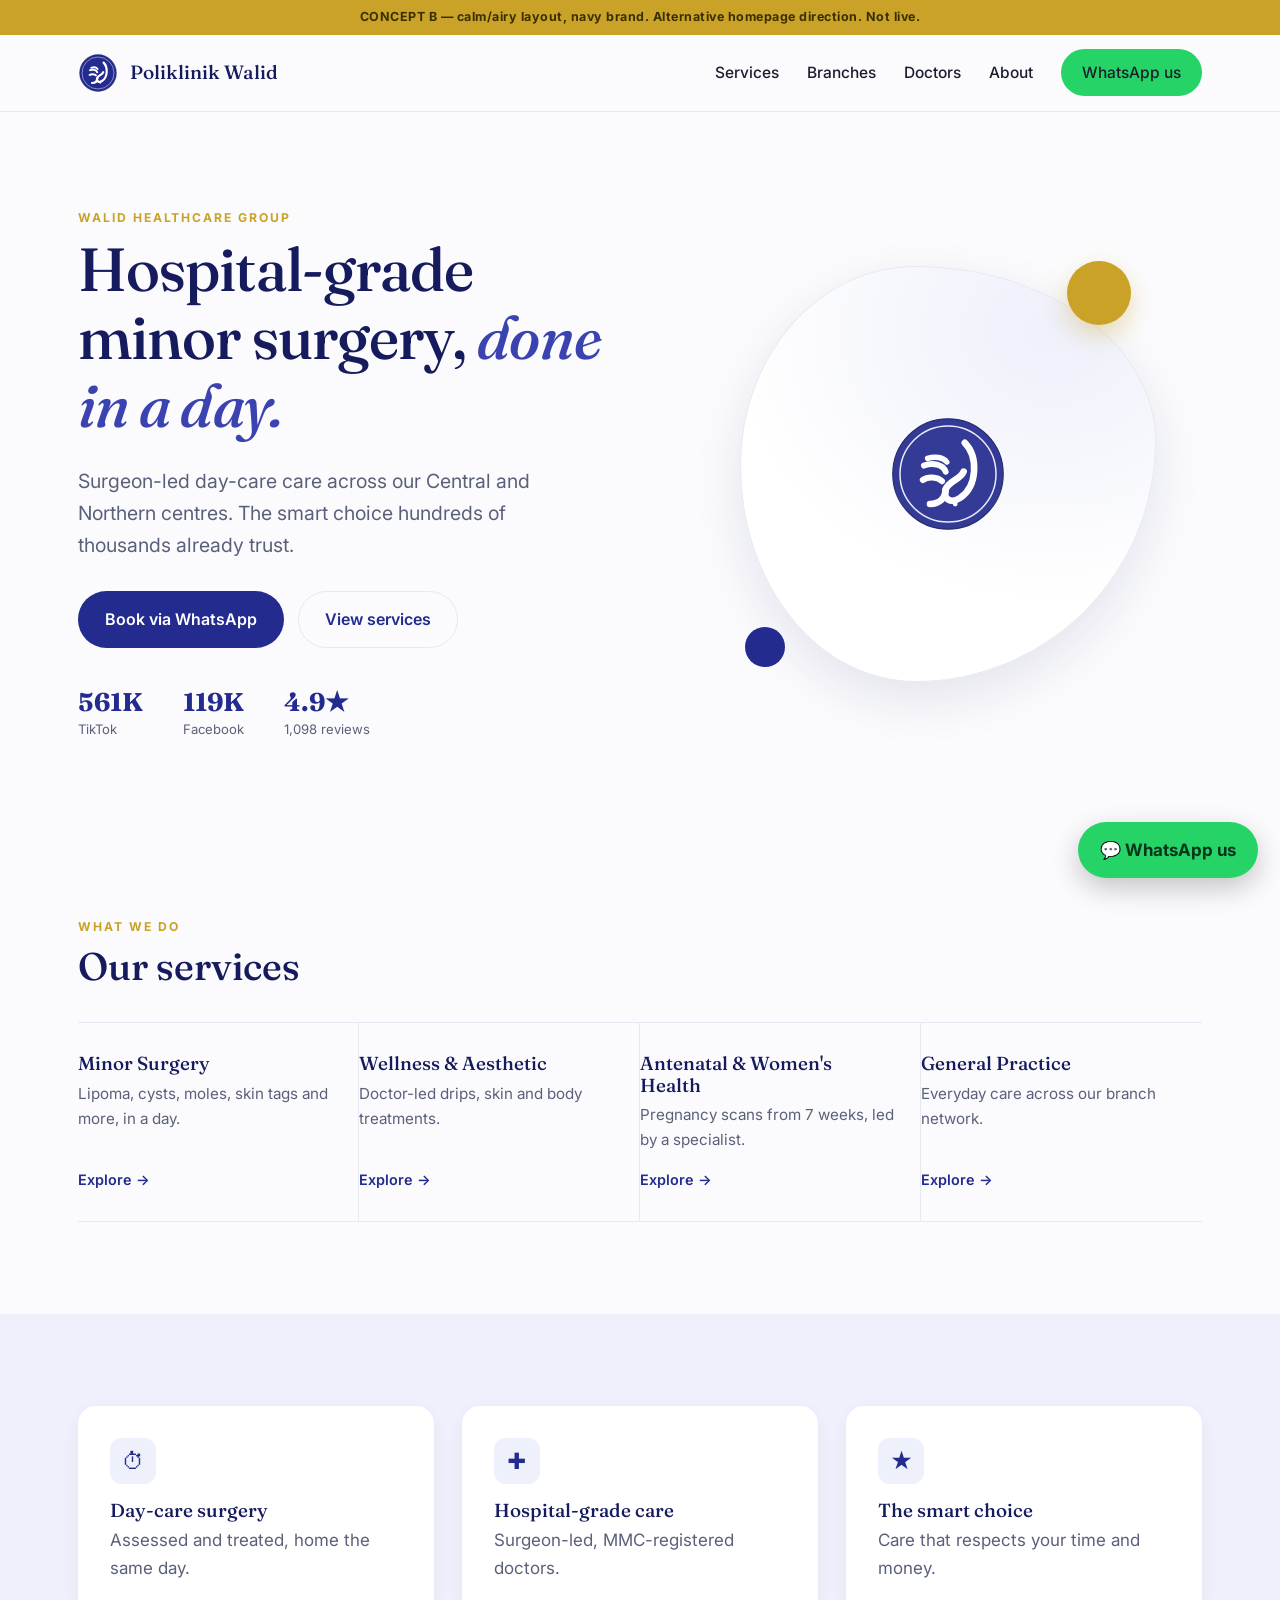
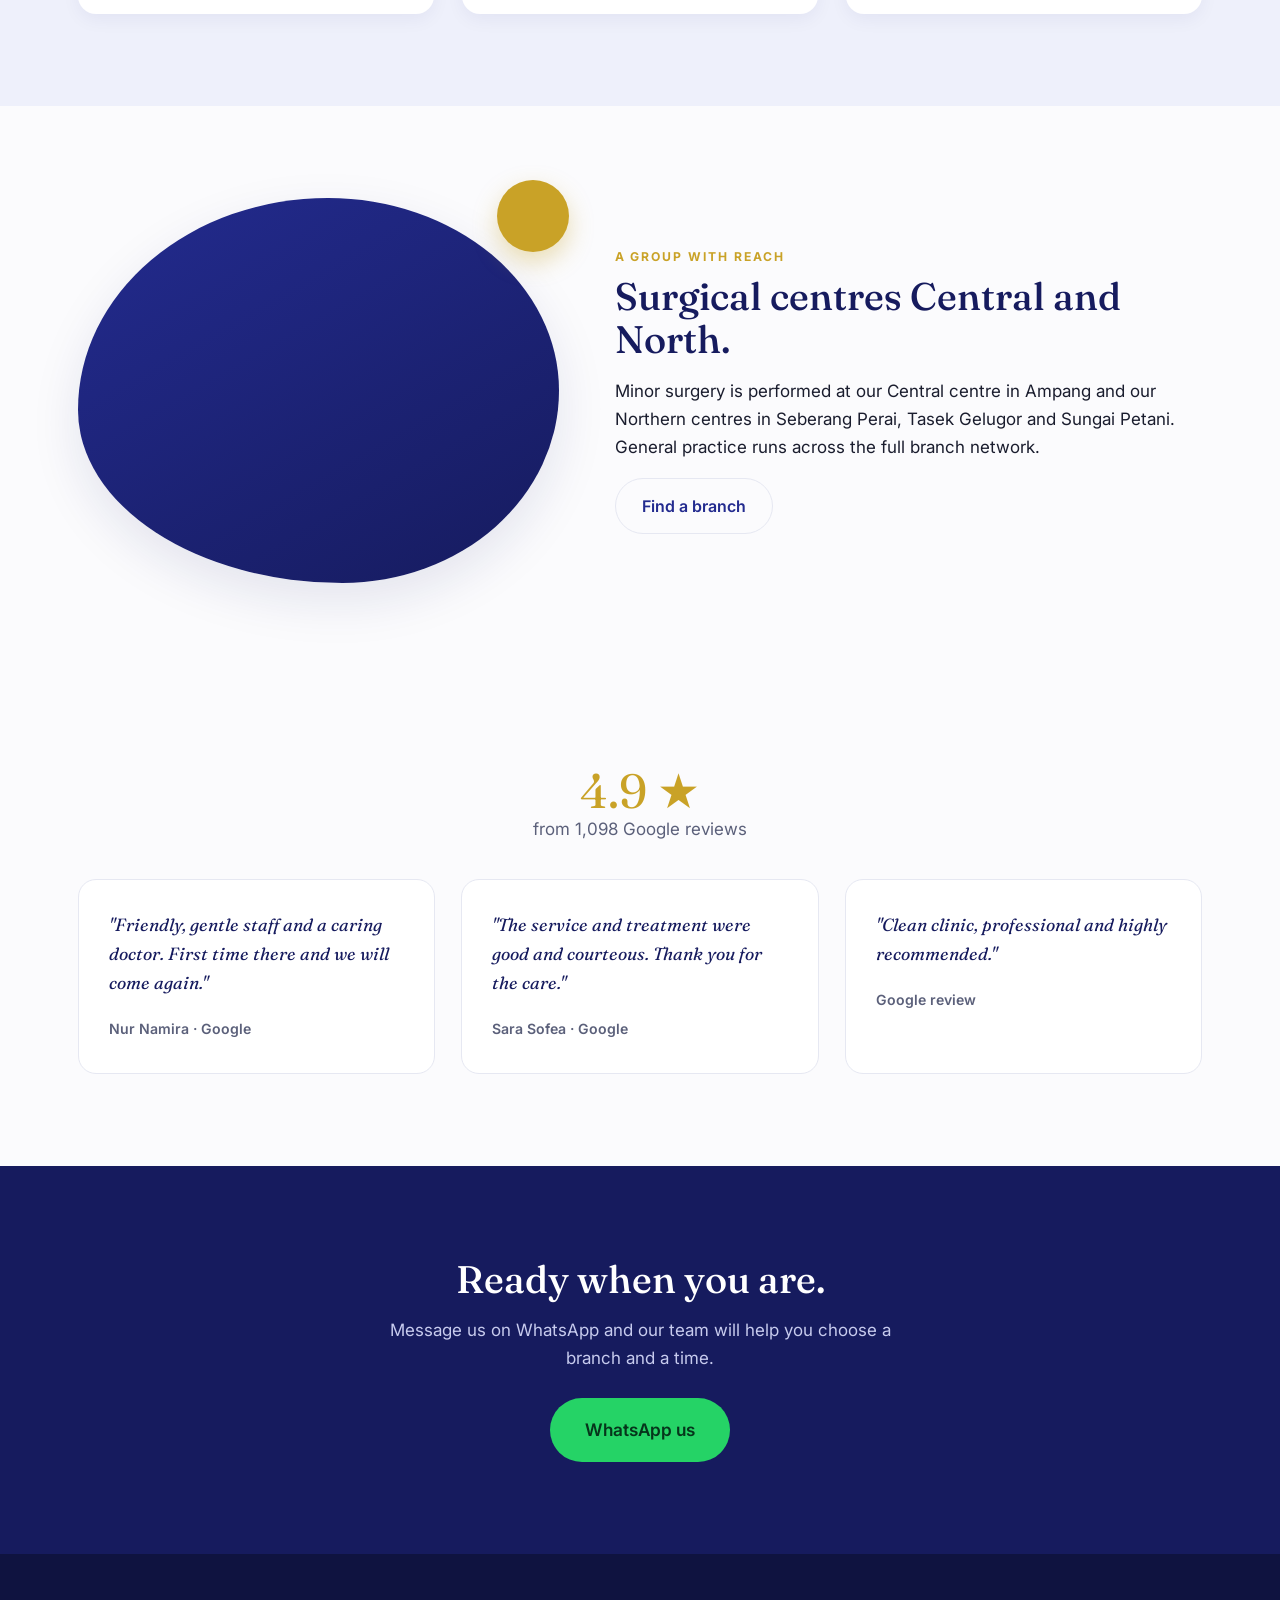
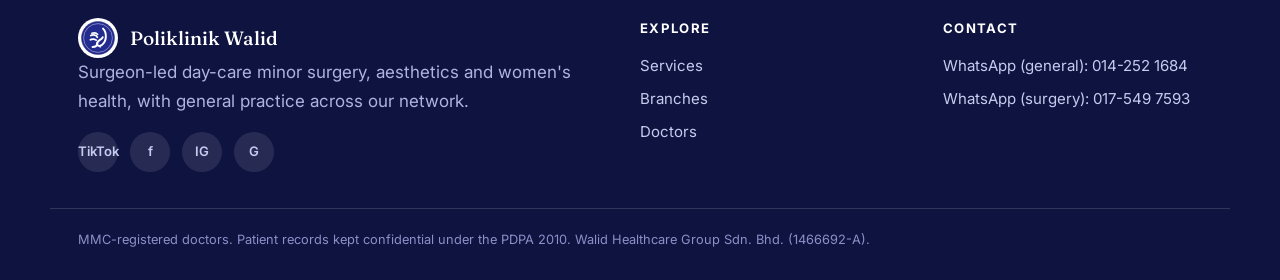
==== prototype-v2/index.html @ 7f4cec81 "Add homepage Concept B (calm/airy) prototype Alternative homepage direction inspired by the Lovable " ====
<!DOCTYPE html>
<html lang="en">
<head>
  <meta charset="UTF-8" />
  <meta name="viewport" content="width=device-width, initial-scale=1.0" />
  <meta name="robots" content="noindex, nofollow" />
  <title>Poliklinik Walid — concept B (calm/airy)</title>
  <link rel="preconnect" href="https://fonts.googleapis.com" />
  <link rel="preconnect" href="https://fonts.gstatic.com" crossorigin />
  <link href="https://fonts.googleapis.com/css2?family=Fraunces:opsz,wght@9..144,400;9..144,500;9..144,600&family=Inter:wght@400;500;600;700&display=swap" rel="stylesheet" />
  <link rel="stylesheet" href="styles.css" />
</head>
<body>
  <div class="mock-banner">CONCEPT B — calm/airy layout, navy brand. Alternative homepage direction. Not live.</div>

  <!-- HEADER -->
  <header class="site-header">
    <div class="container header-inner">
      <a class="brand" href="#">
        <img src="assets/logo.svg" alt="Poliklinik Walid" width="40" height="40" />
        <span class="brand-name">Poliklinik Walid</span>
      </a>
      <nav class="nav">
        <a href="#services">Services</a>
        <a href="#network">Branches</a>
        <a href="#doctors">Doctors</a>
        <a href="#about">About</a>
        <a class="btn btn-wa" href="#contact">WhatsApp us</a>
      </nav>
    </div>
  </header>

  <!-- HERO -->
  <section class="hero">
    <div class="container hero-grid">
      <div class="hero-text">
        <p class="eyebrow">Walid Healthcare Group</p>
        <h1>Hospital-grade minor surgery, <em>done in a day.</em></h1>
        <p class="lead">Surgeon-led day-care care across our Central and Northern centres. The smart choice hundreds of thousands already trust.</p>
        <div class="hero-cta">
          <a class="btn btn-primary" href="#contact">Book via WhatsApp</a>
          <a class="btn btn-ghost" href="#services">View services</a>
        </div>
        <div class="proof-row">
          <div><b>561K</b><span>TikTok</span></div>
          <div><b>119K</b><span>Facebook</span></div>
          <div><b>4.9&#9733;</b><span>1,098 reviews</span></div>
        </div>
      </div>
      <div class="hero-art" aria-hidden="true">
        <div class="hero-panel">
          <img src="assets/logo.svg" alt="" width="120" height="120" />
        </div>
        <span class="float-dot dot-gold"></span>
        <span class="float-dot dot-navy"></span>
      </div>
    </div>
  </section>

  <!-- SERVICES ROW (thin underline style) -->
  <section class="services" id="services">
    <div class="container">
      <div class="section-label"><span class="eyebrow">What we do</span><h2>Our services</h2></div>
      <div class="svc-row">
        <a class="svc" href="#">
          <h3>Minor Surgery</h3>
          <p>Lipoma, cysts, moles, skin tags and more, in a day.</p>
          <span class="svc-arrow">Explore &rarr;</span>
        </a>
        <a class="svc" href="#">
          <h3>Wellness &amp; Aesthetic</h3>
          <p>Doctor-led drips, skin and body treatments.</p>
          <span class="svc-arrow">Explore &rarr;</span>
        </a>
        <a class="svc" href="#">
          <h3>Antenatal &amp; Women's Health</h3>
          <p>Pregnancy scans from 7 weeks, led by a specialist.</p>
          <span class="svc-arrow">Explore &rarr;</span>
        </a>
        <a class="svc" href="#">
          <h3>General Practice</h3>
          <p>Everyday care across our branch network.</p>
          <span class="svc-arrow">Explore &rarr;</span>
        </a>
      </div>
    </div>
  </section>

  <!-- VALUE BAND -->
  <section class="value">
    <div class="container value-grid">
      <div class="value-card"><div class="vi">&#9201;</div><h3>Day-care surgery</h3><p>Assessed and treated, home the same day.</p></div>
      <div class="value-card"><div class="vi">&#10010;</div><h3>Hospital-grade care</h3><p>Surgeon-led, MMC-registered doctors.</p></div>
      <div class="value-card"><div class="vi">&#9733;</div><h3>The smart choice</h3><p>Care that respects your time and money.</p></div>
    </div>
  </section>

  <!-- SPECIALIST HUB -->
  <section class="hub" id="network">
    <div class="container hub-grid">
      <div class="hub-art" aria-hidden="true"><div class="hub-panel"></div><span class="float-dot dot-gold"></span></div>
      <div>
        <p class="eyebrow">A group with reach</p>
        <h2>Surgical centres Central and North.</h2>
        <p>Minor surgery is performed at our Central centre in Ampang and our Northern centres in Seberang Perai, Tasek Gelugor and Sungai Petani. General practice runs across the full branch network.</p>
        <a class="btn btn-ghost" href="#">Find a branch</a>
      </div>
    </div>
  </section>

  <!-- REVIEWS -->
  <section class="reviews">
    <div class="container">
      <div class="section-label center"><span class="rev-stat">4.9 &#9733;</span><p class="muted">from 1,098 Google reviews</p></div>
      <div class="rev-grid">
        <blockquote class="rev-card"><p>"Friendly, gentle staff and a caring doctor. First time there and we will come again."</p><cite>Nur Namira &middot; Google</cite></blockquote>
        <blockquote class="rev-card"><p>"The service and treatment were good and courteous. Thank you for the care."</p><cite>Sara Sofea &middot; Google</cite></blockquote>
        <blockquote class="rev-card"><p>"Clean clinic, professional and highly recommended."</p><cite>Google review</cite></blockquote>
      </div>
    </div>
  </section>

  <!-- CONTACT CTA -->
  <section class="cta" id="contact">
    <div class="container cta-inner">
      <h2>Ready when you are.</h2>
      <p>Message us on WhatsApp and our team will help you choose a branch and a time.</p>
      <a class="btn btn-wa lg" href="#">WhatsApp us</a>
    </div>
  </section>

  <!-- FOOTER -->
  <footer class="site-footer" id="about">
    <div class="container footer-grid">
      <div>
        <div class="brand"><img src="assets/logo.svg" alt="Poliklinik Walid" width="40" height="40" class="footer-logo" /><span class="brand-name light">Poliklinik Walid</span></div>
        <p class="muted-light">Surgeon-led day-care minor surgery, aesthetics and women's health, with general practice across our network.</p>
        <div class="socials"><a href="#">TikTok</a><a href="#">f</a><a href="#">IG</a><a href="#">G</a></div>
      </div>
      <div><h4>Explore</h4><ul><li><a href="#services">Services</a></li><li><a href="#network">Branches</a></li><li><a href="#doctors">Doctors</a></li></ul></div>
      <div><h4>Contact</h4><ul><li>WhatsApp (general): 014-252 1684</li><li>WhatsApp (surgery): 017-549 7593</li></ul></div>
    </div>
    <div class="container legal">MMC-registered doctors. Patient records kept confidential under the PDPA 2010. Walid Healthcare Group Sdn. Bhd. (1466692-A).</div>
  </footer>

  <a class="fab" href="#contact">&#128172; WhatsApp us</a>
</body>
</html>
---- prototype-v2/styles.css ----
/* Poliklinik Walid — Concept B (calm / airy).
   Borrows the Lovable mock's composition (soft hero panel, floating accent, thin-underline
   service row, generous whitespace) but in the LOCKED navy brand + corporate voice.
   No care-path / emergency bar / 3-step / teal. */

:root {
  --brand-700: #232B8F;
  --brand-900: #161B5E;
  --brand-500: #3A43B0;
  --brand-050: #EEF0FB;
  --gold-500: #C9A227;
  --gold-100: #F6EFD6;
  --accent-600: #1E8E66;
  --accent-700: #176F50;
  --wa: #25D366;
  --wa-dark: #1EBE5A;
  --bg: #FBFBFD;
  --surface: #FFFFFF;
  --ink: #1A1D2E;
  --muted: #5B607A;
  --rule: #E6E8F2;
  --serif: "Fraunces", Georgia, serif;
  --sans: "Inter", system-ui, Arial, sans-serif;
  --maxw: 1180px;
  --radius: 18px;
  --shadow: 0 18px 50px rgba(22,27,94,.10);
}

* { box-sizing: border-box; }
html { scroll-behavior: smooth; }
body { margin: 0; font-family: var(--sans); color: var(--ink); background: var(--bg); line-height: 1.65; font-size: 17px; }
.container { max-width: var(--maxw); margin: 0 auto; padding: 0 28px; }
h1, h2, h3 { font-family: var(--serif); font-weight: 500; line-height: 1.12; color: var(--brand-900); margin: 0 0 .4em; }
h1 { font-size: clamp(2.2rem, 5.2vw, 3.8rem); letter-spacing: -.015em; }
h1 em { font-style: italic; color: var(--brand-500); }
h2 { font-size: clamp(1.6rem, 3.4vw, 2.4rem); }
h3 { font-size: 1.18rem; }
p { margin: 0 0 1em; }
a { color: var(--brand-500); text-decoration: none; }
.eyebrow { font-family: var(--sans); font-size: .76rem; font-weight: 700; letter-spacing: .16em; text-transform: uppercase; color: var(--gold-500); margin: 0 0 .7em; display: block; }
.muted { color: var(--muted); }
section { padding: 92px 0; }

/* Buttons */
.btn { display: inline-flex; align-items: center; gap: .5rem; font-family: var(--sans); font-weight: 600; font-size: 1rem; padding: 14px 26px; border-radius: 999px; border: 1.5px solid transparent; cursor: pointer; transition: transform .16s ease, box-shadow .16s ease, background-color .16s ease; }
.btn:hover { transform: translateY(-2px); }
.btn-primary { background: var(--brand-700); color: #fff; }
.btn-primary:hover { background: var(--brand-900); box-shadow: 0 10px 24px rgba(22,27,94,.22); }
.btn-ghost { background: transparent; color: var(--brand-700); border-color: var(--rule); }
.btn-ghost:hover { border-color: var(--brand-700); background: var(--brand-050); }
.btn-wa { background: var(--wa); color: #06351b; }
.btn-wa:hover { background: var(--wa-dark); }
.btn.lg { padding: 17px 34px; font-size: 1.08rem; }

/* Header */
.site-header { position: sticky; top: 0; z-index: 50; background: rgba(251,251,253,.86); backdrop-filter: blur(10px); border-bottom: 1px solid var(--rule); }
.header-inner { display: flex; align-items: center; justify-content: space-between; height: 76px; }
.brand { display: flex; align-items: center; gap: 12px; }
.brand-name { font-family: var(--serif); font-weight: 500; font-size: 1.2rem; color: var(--brand-900); }
.brand-name.light { color: #fff; }
.nav { display: flex; align-items: center; gap: 28px; }
.nav a { color: var(--ink); font-weight: 500; font-size: .97rem; }
.nav a:hover { color: var(--brand-700); }
.nav .btn { padding: 10px 20px; }

/* Hero */
.hero { padding: 96px 0 84px; }
.hero-grid { display: grid; grid-template-columns: 1.05fr .95fr; gap: 56px; align-items: center; }
.hero .lead { font-size: 1.22rem; color: var(--muted); max-width: 40ch; margin-bottom: 30px; }
.hero-cta { display: flex; gap: 14px; flex-wrap: wrap; margin-bottom: 42px; }
.proof-row { display: flex; gap: 40px; }
.proof-row div { display: flex; flex-direction: column; }
.proof-row b { font-family: var(--serif); font-size: 1.6rem; color: var(--brand-700); line-height: 1; }
.proof-row span { font-size: .82rem; color: var(--muted); margin-top: 4px; }

/* Hero art — soft rounded panel + floating accent dots (the mock's look, navy) */
.hero-art { position: relative; aspect-ratio: 1/1; display: grid; place-items: center; }
.hero-panel { width: 82%; aspect-ratio: 1/1; border-radius: 42% 58% 58% 42% / 48% 42% 58% 52%; background: radial-gradient(130% 110% at 75% 15%, var(--brand-050), #fff 60%); border: 1px solid var(--rule); box-shadow: var(--shadow); display: grid; place-items: center; }
.hero-panel img { opacity: .92; }
.float-dot { position: absolute; border-radius: 50%; }
.dot-gold { width: 64px; height: 64px; background: var(--gold-500); top: 8%; right: 14%; box-shadow: 0 10px 24px rgba(201,162,39,.35); }
.dot-navy { width: 40px; height: 40px; background: var(--brand-700); bottom: 12%; left: 10%; }

/* Services row — thin underline cards */
.section-label { margin-bottom: 34px; }
.section-label.center { text-align: center; }
.rev-stat { font-family: var(--serif); font-size: 3rem; color: var(--gold-500); line-height: 1; display: block; }
.svc-row { display: grid; grid-template-columns: repeat(4, 1fr); gap: 0; border-top: 1px solid var(--rule); }
.svc { padding: 30px 26px 30px 0; border-bottom: 1px solid var(--rule); border-right: 1px solid var(--rule); display: flex; flex-direction: column; transition: background-color .2s ease; }
.svc:last-child { border-right: none; }
.svc:hover { background: var(--brand-050); }
.svc h3 { margin-bottom: .35em; }
.svc p { color: var(--muted); font-size: .95rem; flex: 1; }
.svc-arrow { font-weight: 600; color: var(--brand-700); font-size: .9rem; }

/* Value band */
.value { background: var(--brand-050); }
.value-grid { display: grid; grid-template-columns: repeat(3, 1fr); gap: 28px; }
.value-card { background: var(--surface); border-radius: var(--radius); padding: 32px; box-shadow: 0 6px 18px rgba(22,27,94,.05); }
.value-card .vi { width: 46px; height: 46px; border-radius: 12px; background: var(--brand-050); color: var(--brand-700); display: grid; place-items: center; font-size: 1.4rem; margin-bottom: 16px; }
.value-card h3 { margin-bottom: .25em; }
.value-card p { color: var(--muted); margin: 0; }

/* Hub */
.hub-grid { display: grid; grid-template-columns: .9fr 1.1fr; gap: 56px; align-items: center; }
.hub-art { position: relative; aspect-ratio: 5/4; }
.hub-panel { width: 100%; height: 100%; border-radius: 52% 48% 45% 55% / 55% 50% 50% 45%; background: linear-gradient(150deg, var(--brand-700), var(--brand-900)); box-shadow: var(--shadow); }
.hub-art .float-dot.dot-gold { width: 72px; height: 72px; top: -18px; right: -10px; }

/* Reviews */
.rev-grid { display: grid; grid-template-columns: repeat(3, 1fr); gap: 26px; margin-top: 36px; }
.rev-card { margin: 0; background: var(--surface); border: 1px solid var(--rule); border-radius: var(--radius); padding: 30px; }
.rev-card p { font-family: var(--serif); font-size: 1.1rem; color: var(--brand-900); font-style: italic; }
.rev-card cite { font-style: normal; font-size: .88rem; color: var(--muted); font-weight: 600; }

/* CTA */
.cta { background: var(--brand-900); color: #fff; text-align: center; }
.cta h2 { color: #fff; }
.cta p { color: #c7cbee; max-width: 46ch; margin: 0 auto 26px; }

/* Footer */
.site-footer { background: #0f1340; color: #c7cbee; padding: 64px 0 30px; }
.footer-grid { display: grid; grid-template-columns: 2fr 1fr 1fr; gap: 44px; margin-bottom: 36px; }
.footer-logo { background: #fff; border-radius: 50%; padding: 2px; }
.muted-light { color: #aeb3e0; }
.site-footer h4 { color: #fff; font-family: var(--sans); font-size: .82rem; letter-spacing: .1em; text-transform: uppercase; margin: 0 0 14px; }
.site-footer ul { list-style: none; padding: 0; margin: 0; }
.site-footer li { margin-bottom: 8px; font-size: .94rem; }
.site-footer a { color: #c7cbee; }
.site-footer a:hover { color: #fff; }
.socials { display: flex; gap: 12px; margin-top: 14px; }
.socials a { width: 40px; height: 40px; border-radius: 50%; background: rgba(255,255,255,.1); display: grid; place-items: center; font-size: .82rem; font-weight: 600; }
.legal { border-top: 1px solid rgba(255,255,255,.14); padding-top: 20px; font-size: .8rem; color: #8a90c8; }

/* Floating WhatsApp */
.fab { position: fixed; right: 22px; bottom: 22px; z-index: 60; background: var(--wa); color: #06351b; font-weight: 700; padding: 14px 22px; border-radius: 999px; box-shadow: 0 10px 28px rgba(0,0,0,.22); display: flex; gap: 8px; transition: transform .16s ease; }
.fab:hover { transform: translateY(-2px) scale(1.03); }

/* Mock banner */
.mock-banner { background: var(--gold-500); color: #3a2f00; text-align: center; font-size: .78rem; font-weight: 700; padding: 7px; letter-spacing: .04em; }

/* Responsive */
@media (max-width: 960px) {
  .hero-grid, .hub-grid { grid-template-columns: 1fr; gap: 40px; }
  .hero-art { order: -1; max-width: 360px; margin: 0 auto; }
  .svc-row { grid-template-columns: 1fr 1fr; }
  .svc:nth-child(2) { border-right: none; }
  .value-grid, .rev-grid { grid-template-columns: 1fr; }
  .footer-grid { grid-template-columns: 1fr; }
  section { padding: 64px 0; }
}
@media (max-width: 560px) {
  .svc-row { grid-template-columns: 1fr; }
  .svc { border-right: none; }
  .proof-row { gap: 24px; }
  .nav a:not(.btn) { display: none; }
}
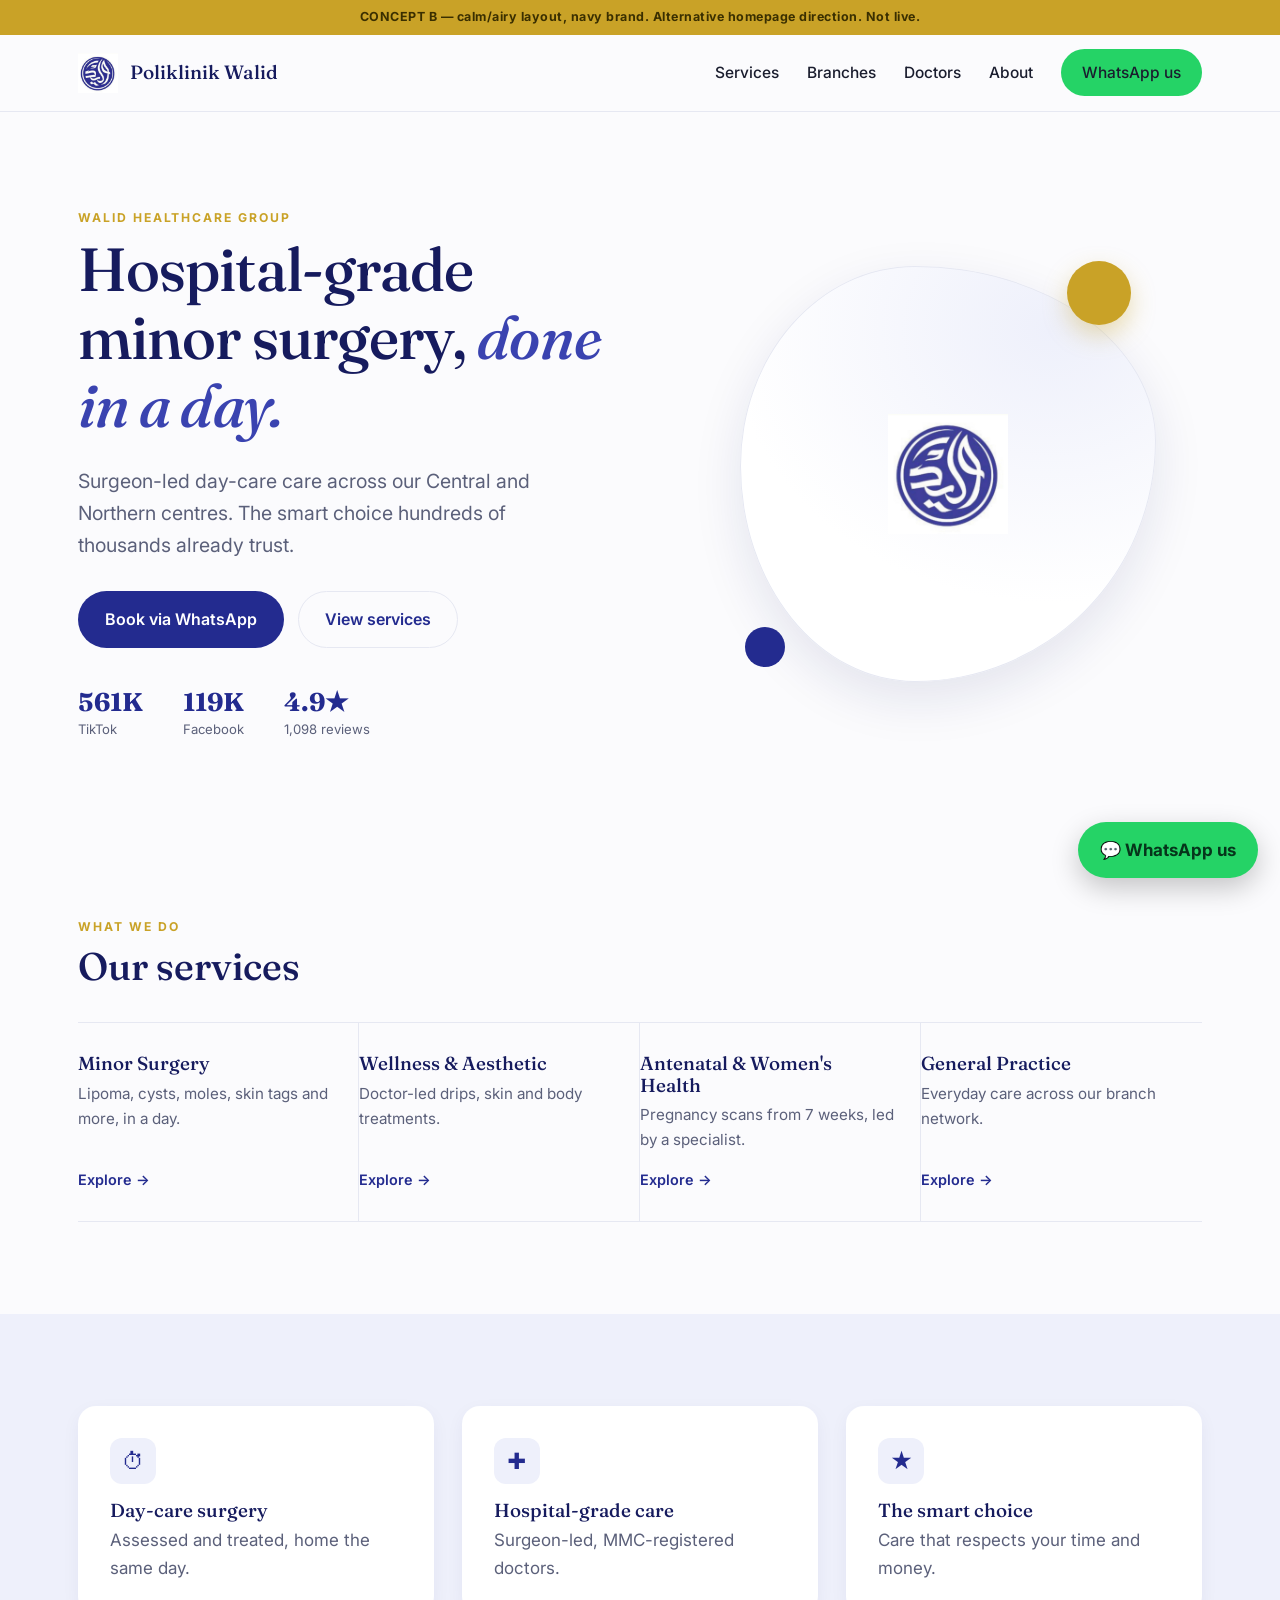
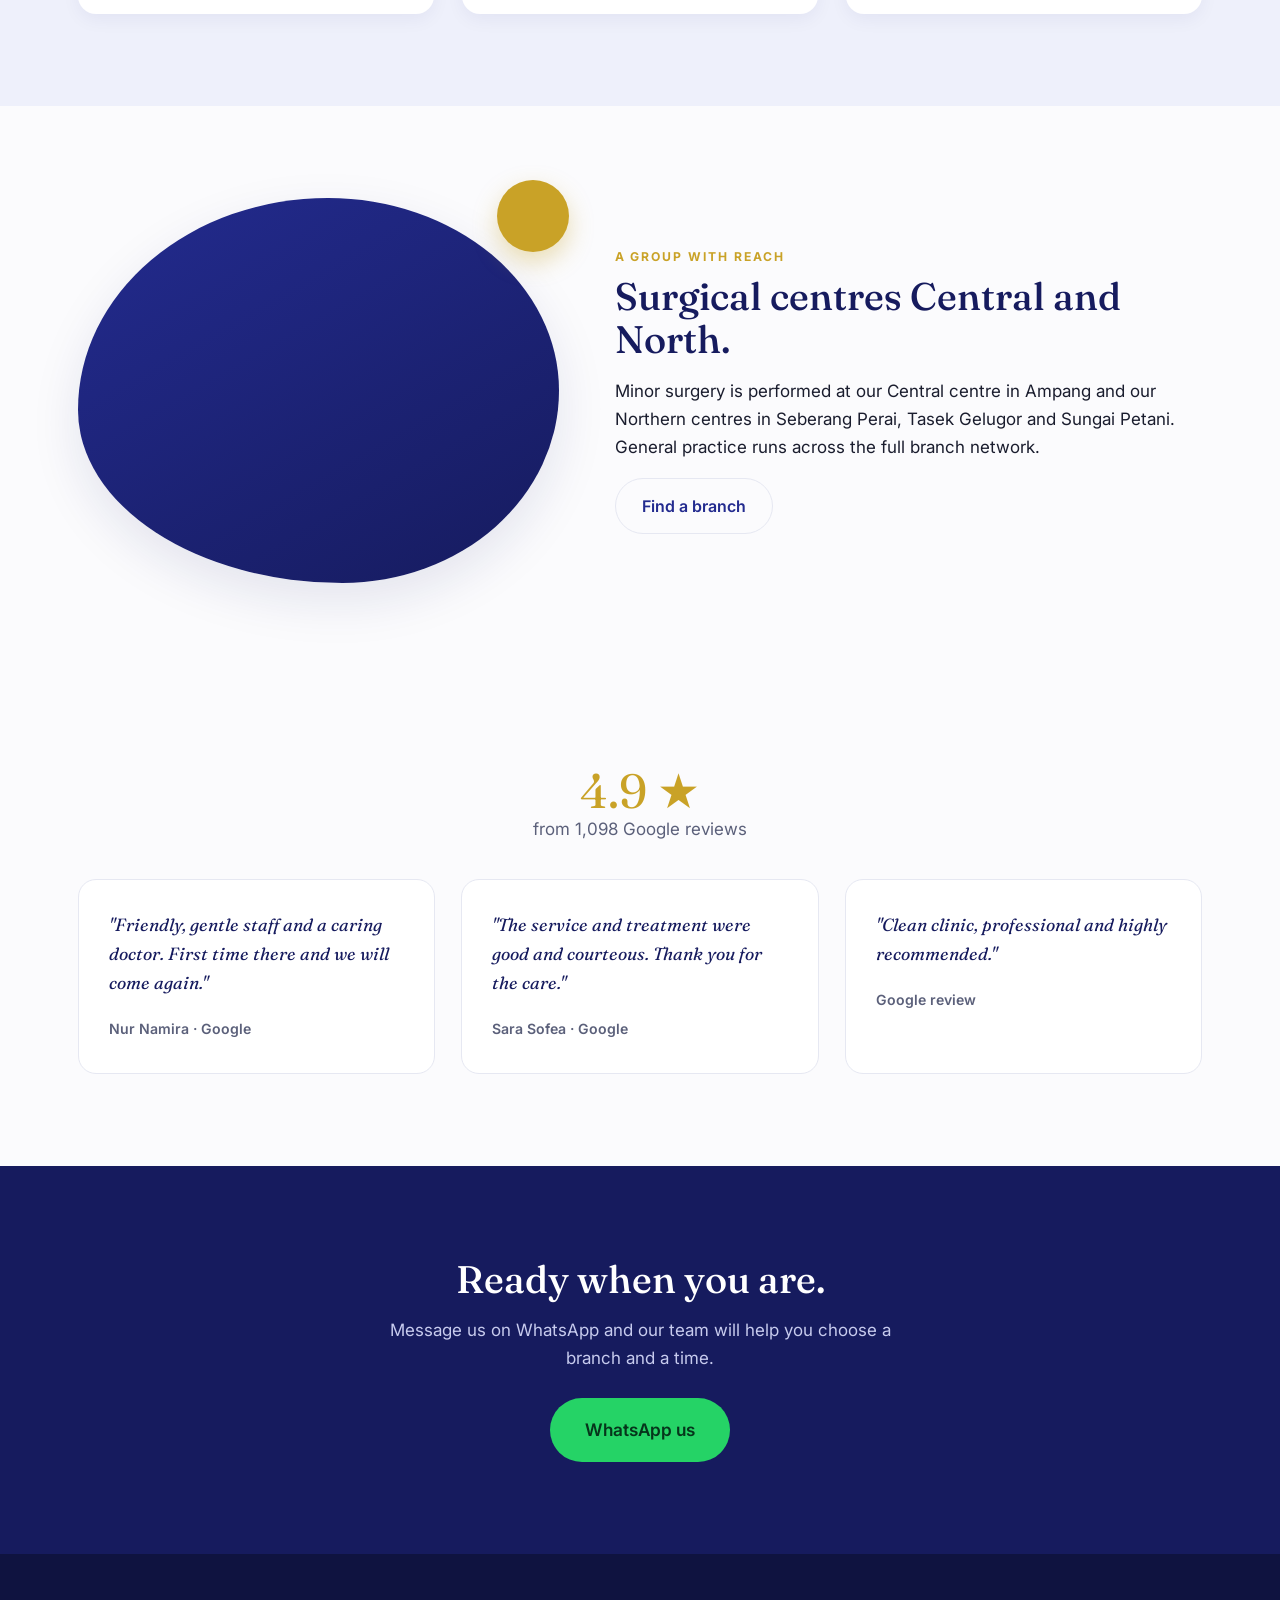
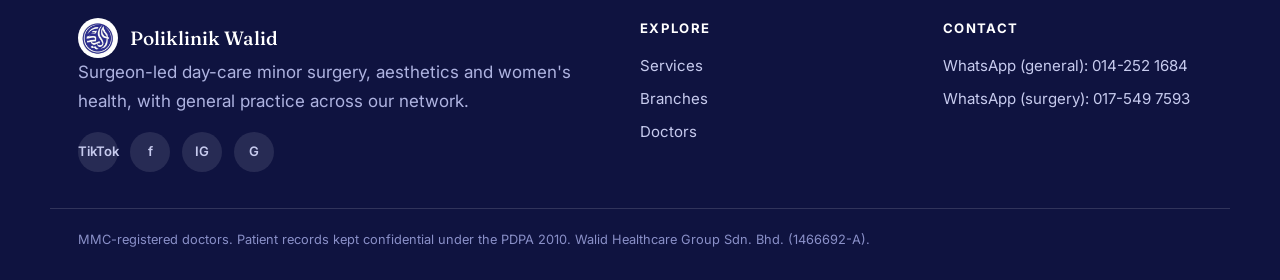
==== commit c214453e: "Use the REAL Poliklinik Walid logo everywhere (drop fake SVG recreations) - Added the real logo (wal" ====
--- a/prototype-v2/index.html
+++ b/prototype-v2/index.html
@@ -17,7 +17,7 @@
   <header class="site-header">
     <div class="container header-inner">
       <a class="brand" href="#">
-        <img src="assets/logo.svg" alt="Poliklinik Walid" width="40" height="40" />
+        <img src="assets/logo.jpg" alt="Poliklinik Walid" width="40" height="40" />
         <span class="brand-name">Poliklinik Walid</span>
       </a>
       <nav class="nav">
@@ -49,7 +49,7 @@
       </div>
       <div class="hero-art" aria-hidden="true">
         <div class="hero-panel">
-          <img src="assets/logo.svg" alt="" width="120" height="120" />
+          <img src="assets/logo.jpg" alt="" width="120" height="120" />
         </div>
         <span class="float-dot dot-gold"></span>
         <span class="float-dot dot-navy"></span>
@@ -133,7 +133,7 @@
   <footer class="site-footer" id="about">
     <div class="container footer-grid">
       <div>
-        <div class="brand"><img src="assets/logo.svg" alt="Poliklinik Walid" width="40" height="40" class="footer-logo" /><span class="brand-name light">Poliklinik Walid</span></div>
+        <div class="brand"><img src="assets/logo.jpg" alt="Poliklinik Walid" width="40" height="40" class="footer-logo" /><span class="brand-name light">Poliklinik Walid</span></div>
         <p class="muted-light">Surgeon-led day-care minor surgery, aesthetics and women's health, with general practice across our network.</p>
         <div class="socials"><a href="#">TikTok</a><a href="#">f</a><a href="#">IG</a><a href="#">G</a></div>
       </div>
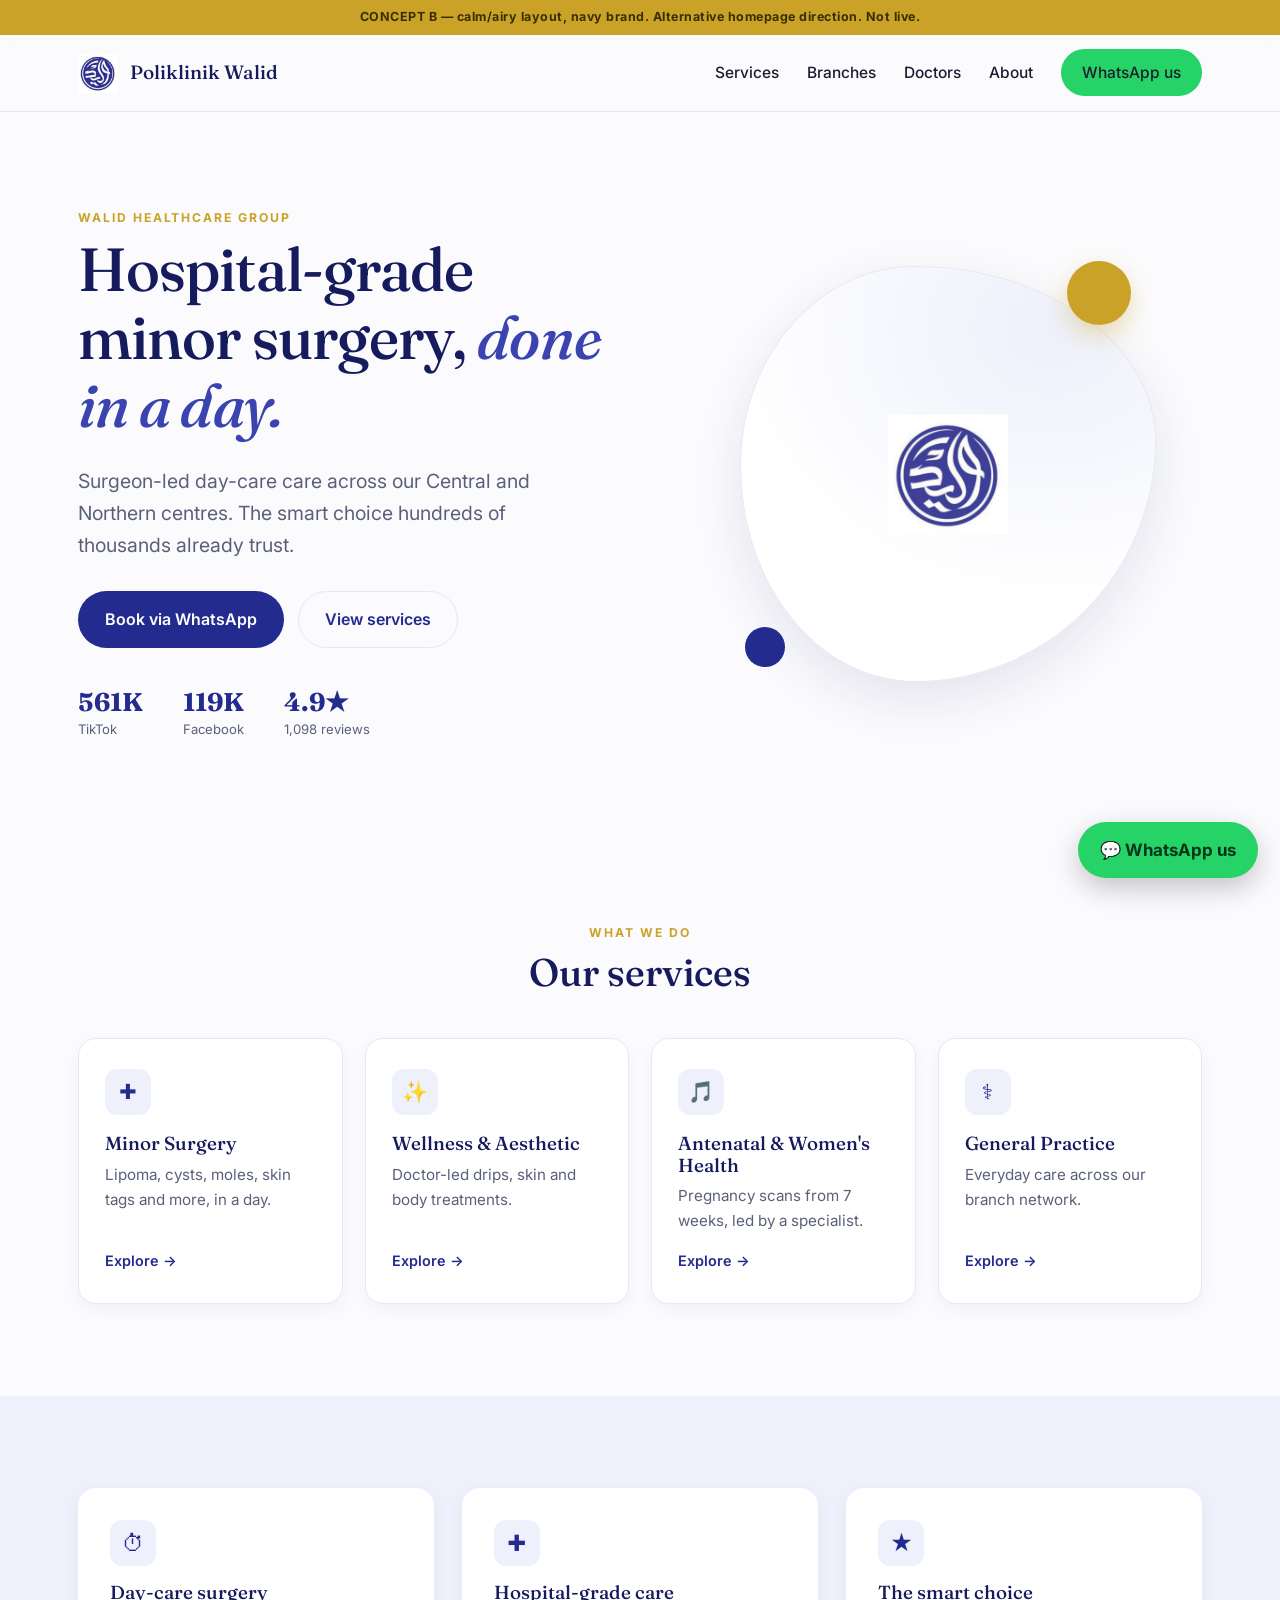
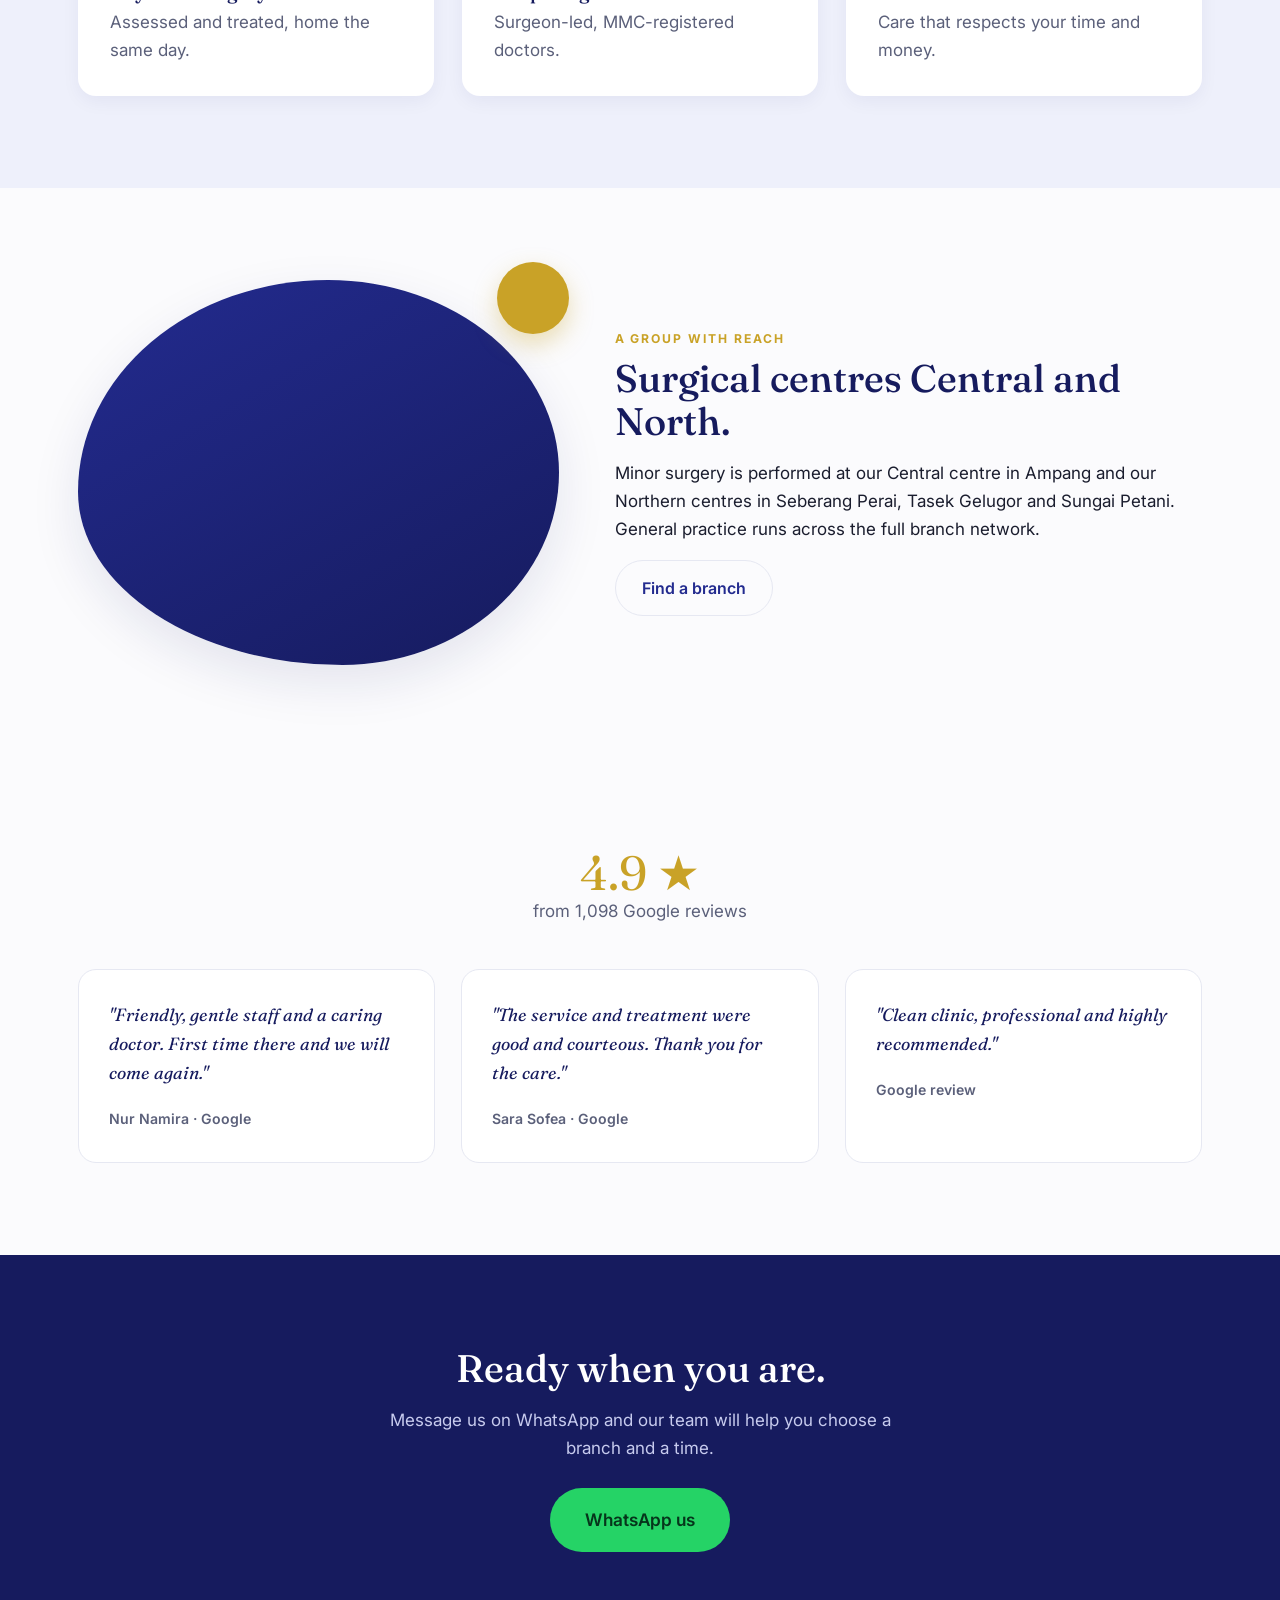
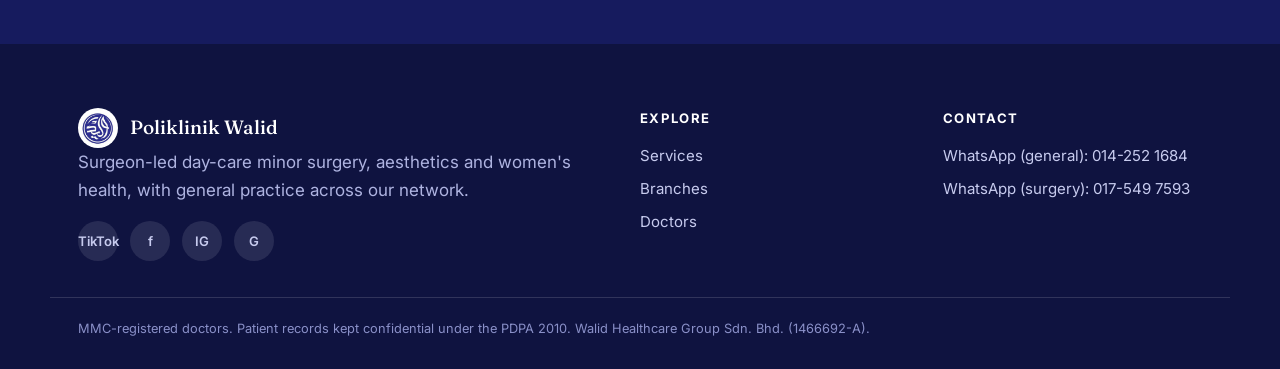
==== commit 938a0d96: "Concept B: smoother, centered 'Our services' section - Replaced the rigid left-aligned table-style r" ====
--- a/prototype-v2/index.html
+++ b/prototype-v2/index.html
@@ -63,21 +63,25 @@
       <div class="section-label"><span class="eyebrow">What we do</span><h2>Our services</h2></div>
       <div class="svc-row">
         <a class="svc" href="#">
+          <span class="svc-ico">&#10010;</span>
           <h3>Minor Surgery</h3>
           <p>Lipoma, cysts, moles, skin tags and more, in a day.</p>
           <span class="svc-arrow">Explore &rarr;</span>
         </a>
         <a class="svc" href="#">
+          <span class="svc-ico">&#10024;</span>
           <h3>Wellness &amp; Aesthetic</h3>
           <p>Doctor-led drips, skin and body treatments.</p>
           <span class="svc-arrow">Explore &rarr;</span>
         </a>
         <a class="svc" href="#">
+          <span class="svc-ico">&#127925;</span>
           <h3>Antenatal &amp; Women's Health</h3>
           <p>Pregnancy scans from 7 weeks, led by a specialist.</p>
           <span class="svc-arrow">Explore &rarr;</span>
         </a>
         <a class="svc" href="#">
+          <span class="svc-ico">&#9877;</span>
           <h3>General Practice</h3>
           <p>Everyday care across our branch network.</p>
           <span class="svc-arrow">Explore &rarr;</span>
--- a/prototype-v2/styles.css
+++ b/prototype-v2/styles.css
@@ -81,17 +81,33 @@
 .dot-gold { width: 64px; height: 64px; background: var(--gold-500); top: 8%; right: 14%; box-shadow: 0 10px 24px rgba(201,162,39,.35); }
 .dot-navy { width: 40px; height: 40px; background: var(--brand-700); bottom: 12%; left: 10%; }
 
-/* Services row — thin underline cards */
-.section-label { margin-bottom: 34px; }
+/* Services — smooth, centered cards */
+.section-label { margin-bottom: 44px; text-align: center; }
 .section-label.center { text-align: center; }
+.section-label .eyebrow { display: inline-block; }
+.section-label h2 { margin: 0; }
 .rev-stat { font-family: var(--serif); font-size: 3rem; color: var(--gold-500); line-height: 1; display: block; }
-.svc-row { display: grid; grid-template-columns: repeat(4, 1fr); gap: 0; border-top: 1px solid var(--rule); }
-.svc { padding: 30px 26px 30px 0; border-bottom: 1px solid var(--rule); border-right: 1px solid var(--rule); display: flex; flex-direction: column; transition: background-color .2s ease; }
-.svc:last-child { border-right: none; }
-.svc:hover { background: var(--brand-050); }
-.svc h3 { margin-bottom: .35em; }
-.svc p { color: var(--muted); font-size: .95rem; flex: 1; }
-.svc-arrow { font-weight: 600; color: var(--brand-700); font-size: .9rem; }
+
+.svc-row { display: grid; grid-template-columns: repeat(4, 1fr); gap: 22px; }
+.svc {
+  position: relative; display: flex; flex-direction: column; text-align: left;
+  padding: 30px 26px; background: var(--surface); border: 1px solid var(--rule);
+  border-radius: var(--radius); box-shadow: 0 6px 18px rgba(22,27,94,.04);
+  transition: transform .22s ease, box-shadow .22s ease, border-color .22s ease;
+}
+.svc::before {
+  content: ""; position: absolute; left: 26px; right: 26px; top: 0; height: 3px;
+  background: var(--gold-500); border-radius: 0 0 3px 3px;
+  transform: scaleX(0); transform-origin: left; transition: transform .25s ease;
+}
+.svc:hover { transform: translateY(-5px); box-shadow: var(--shadow); border-color: transparent; }
+.svc:hover::before { transform: scaleX(1); }
+.svc-ico { width: 46px; height: 46px; border-radius: 12px; background: var(--brand-050); color: var(--brand-700); display: grid; place-items: center; font-size: 1.3rem; margin-bottom: 18px; transition: background-color .22s ease, color .22s ease; }
+.svc:hover .svc-ico { background: var(--gold-100); color: var(--gold-500); }
+.svc h3 { margin-bottom: .4em; }
+.svc p { color: var(--muted); font-size: .95rem; flex: 1; margin-bottom: 16px; }
+.svc-arrow { font-weight: 600; color: var(--brand-700); font-size: .9rem; display: inline-flex; align-items: center; gap: 6px; transition: gap .2s ease, color .2s ease; }
+.svc:hover .svc-arrow { gap: 11px; color: var(--gold-500); }
 
 /* Value band */
 .value { background: var(--brand-050); }
@@ -144,14 +160,12 @@
   .hero-grid, .hub-grid { grid-template-columns: 1fr; gap: 40px; }
   .hero-art { order: -1; max-width: 360px; margin: 0 auto; }
   .svc-row { grid-template-columns: 1fr 1fr; }
-  .svc:nth-child(2) { border-right: none; }
   .value-grid, .rev-grid { grid-template-columns: 1fr; }
   .footer-grid { grid-template-columns: 1fr; }
   section { padding: 64px 0; }
 }
 @media (max-width: 560px) {
   .svc-row { grid-template-columns: 1fr; }
-  .svc { border-right: none; }
   .proof-row { gap: 24px; }
   .nav a:not(.btn) { display: none; }
 }
